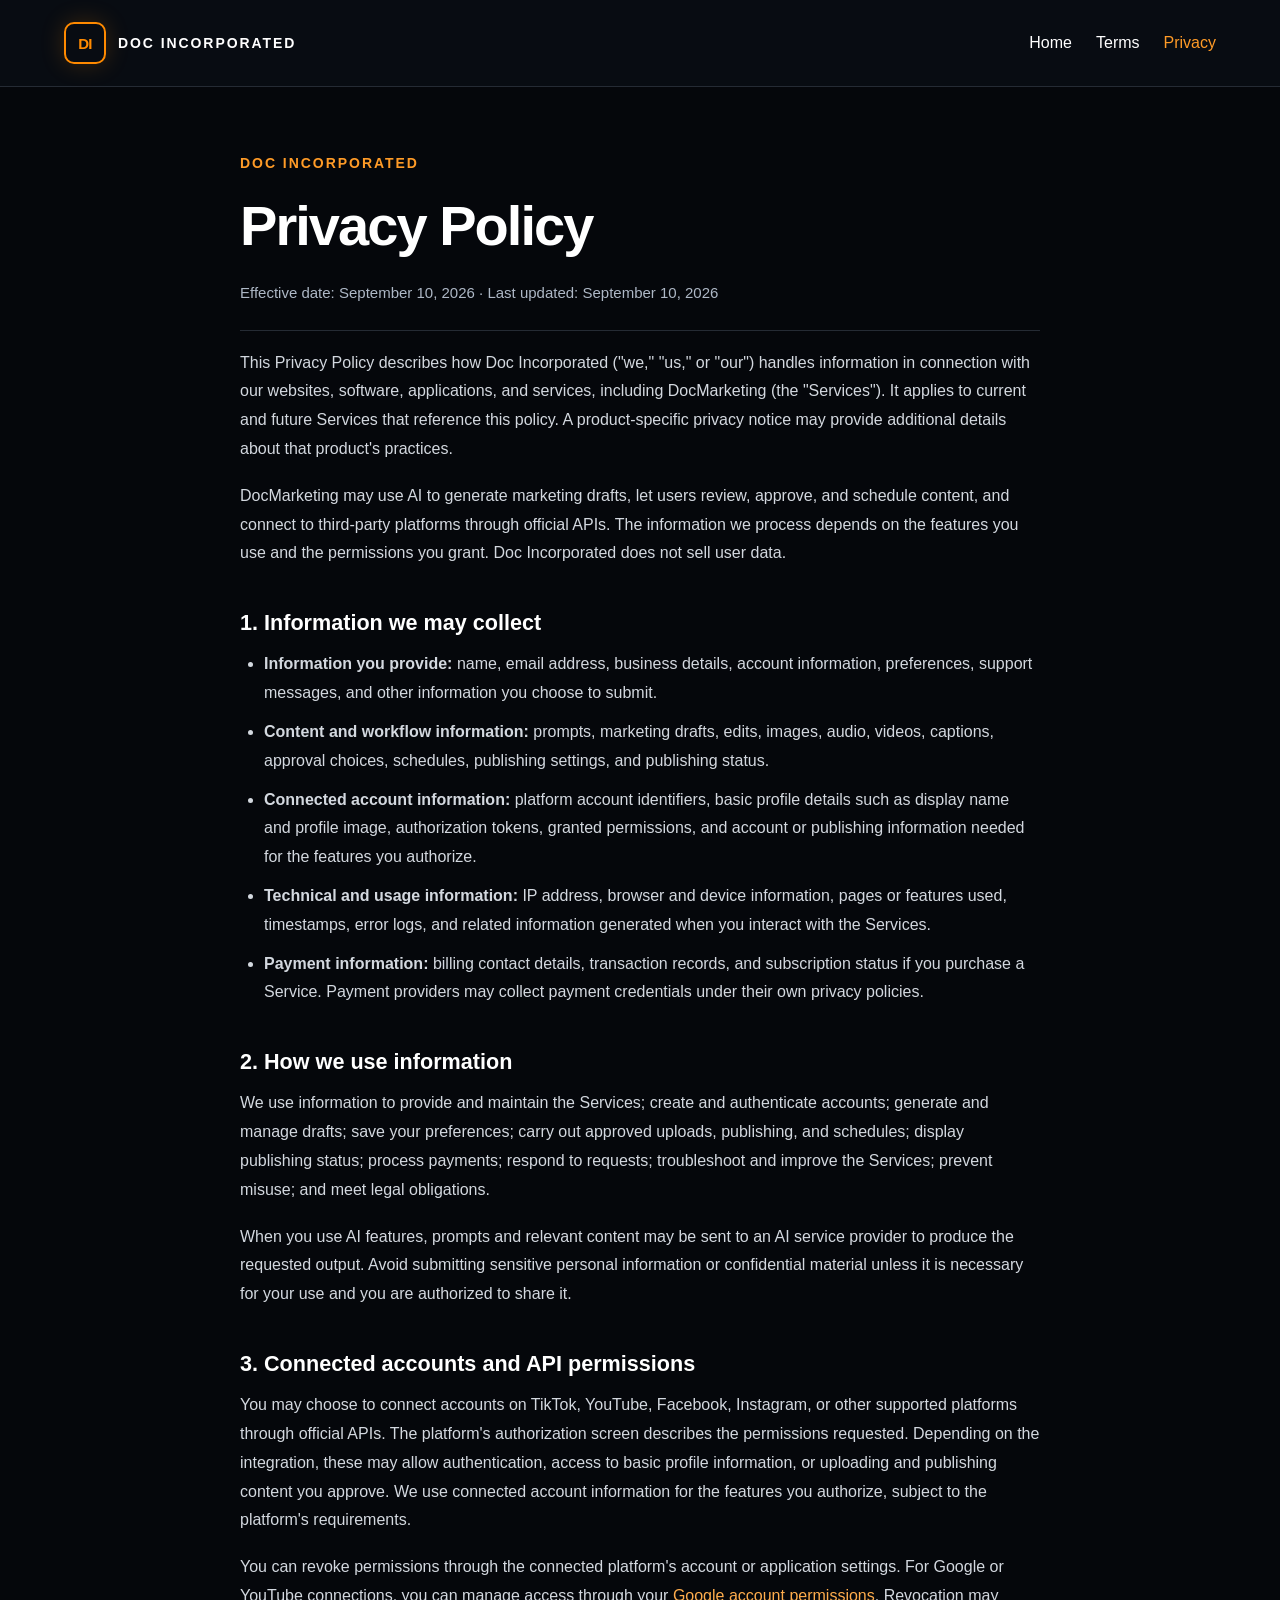
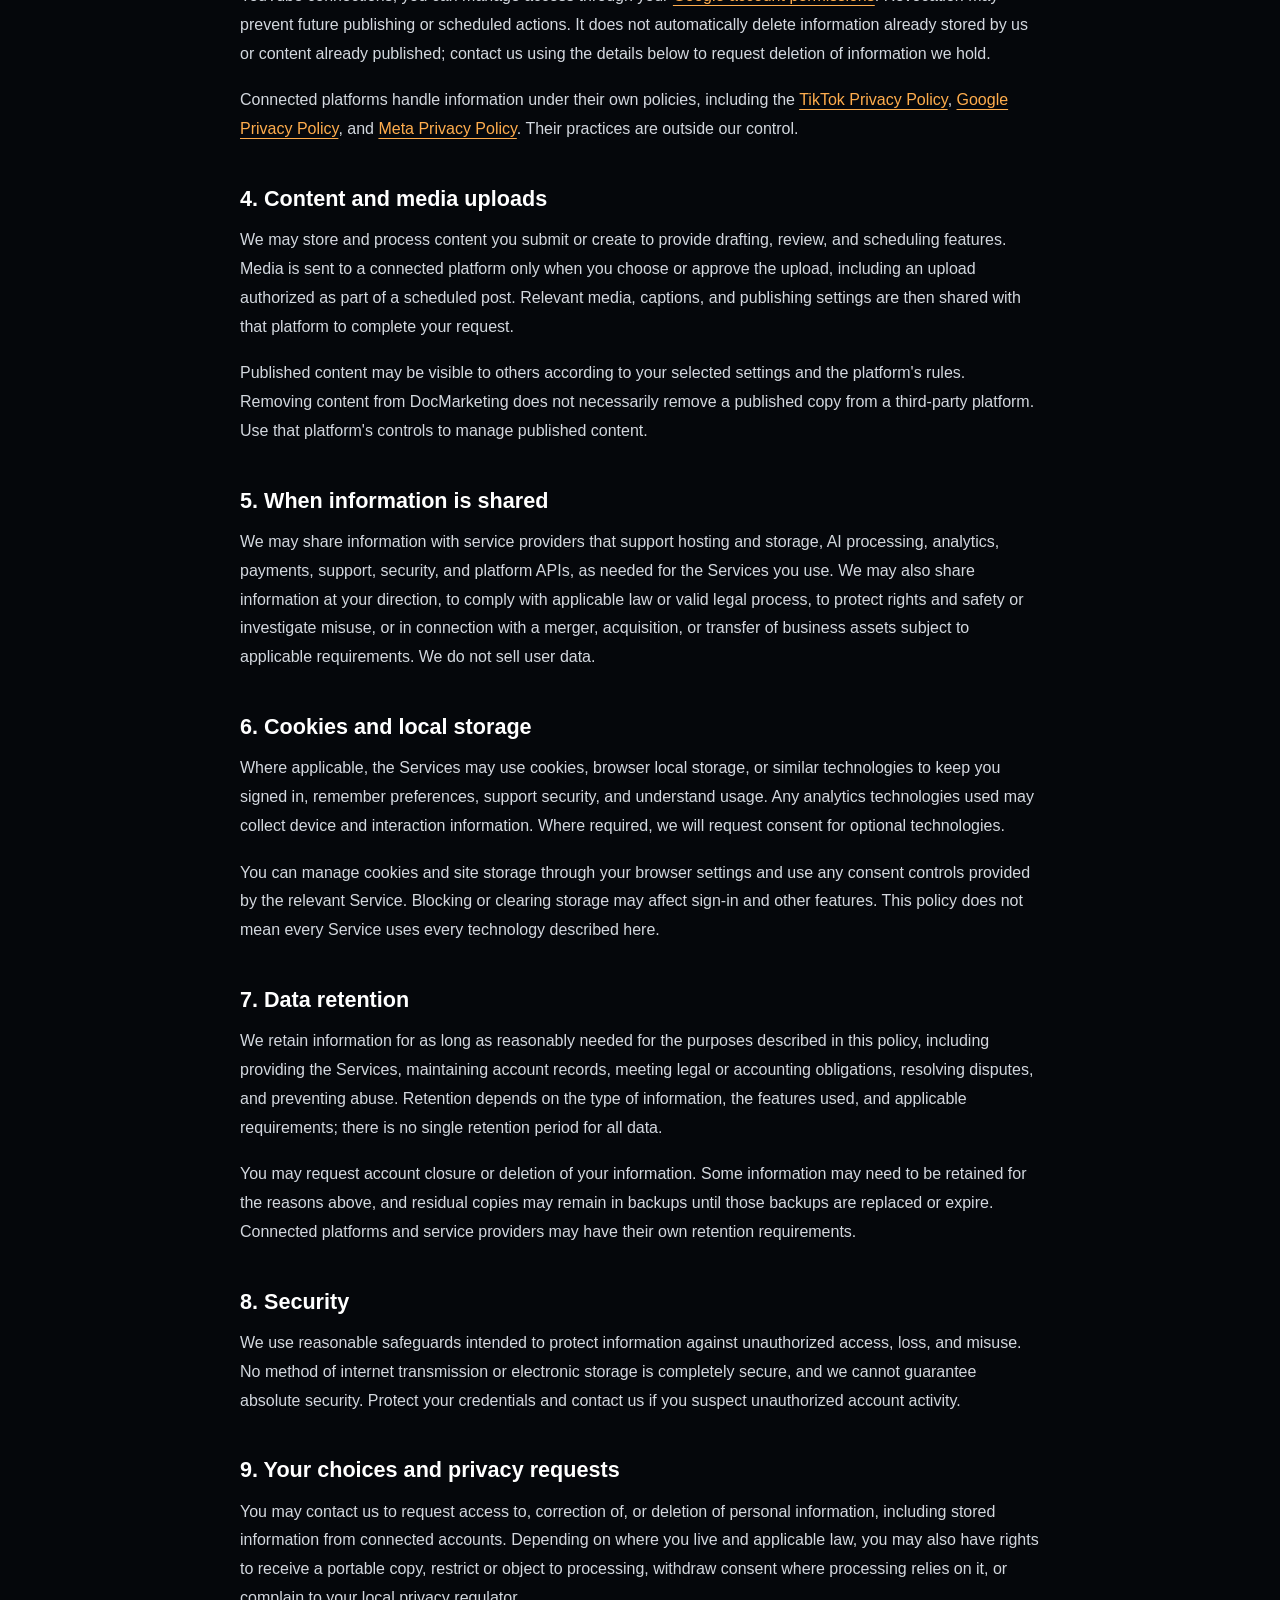
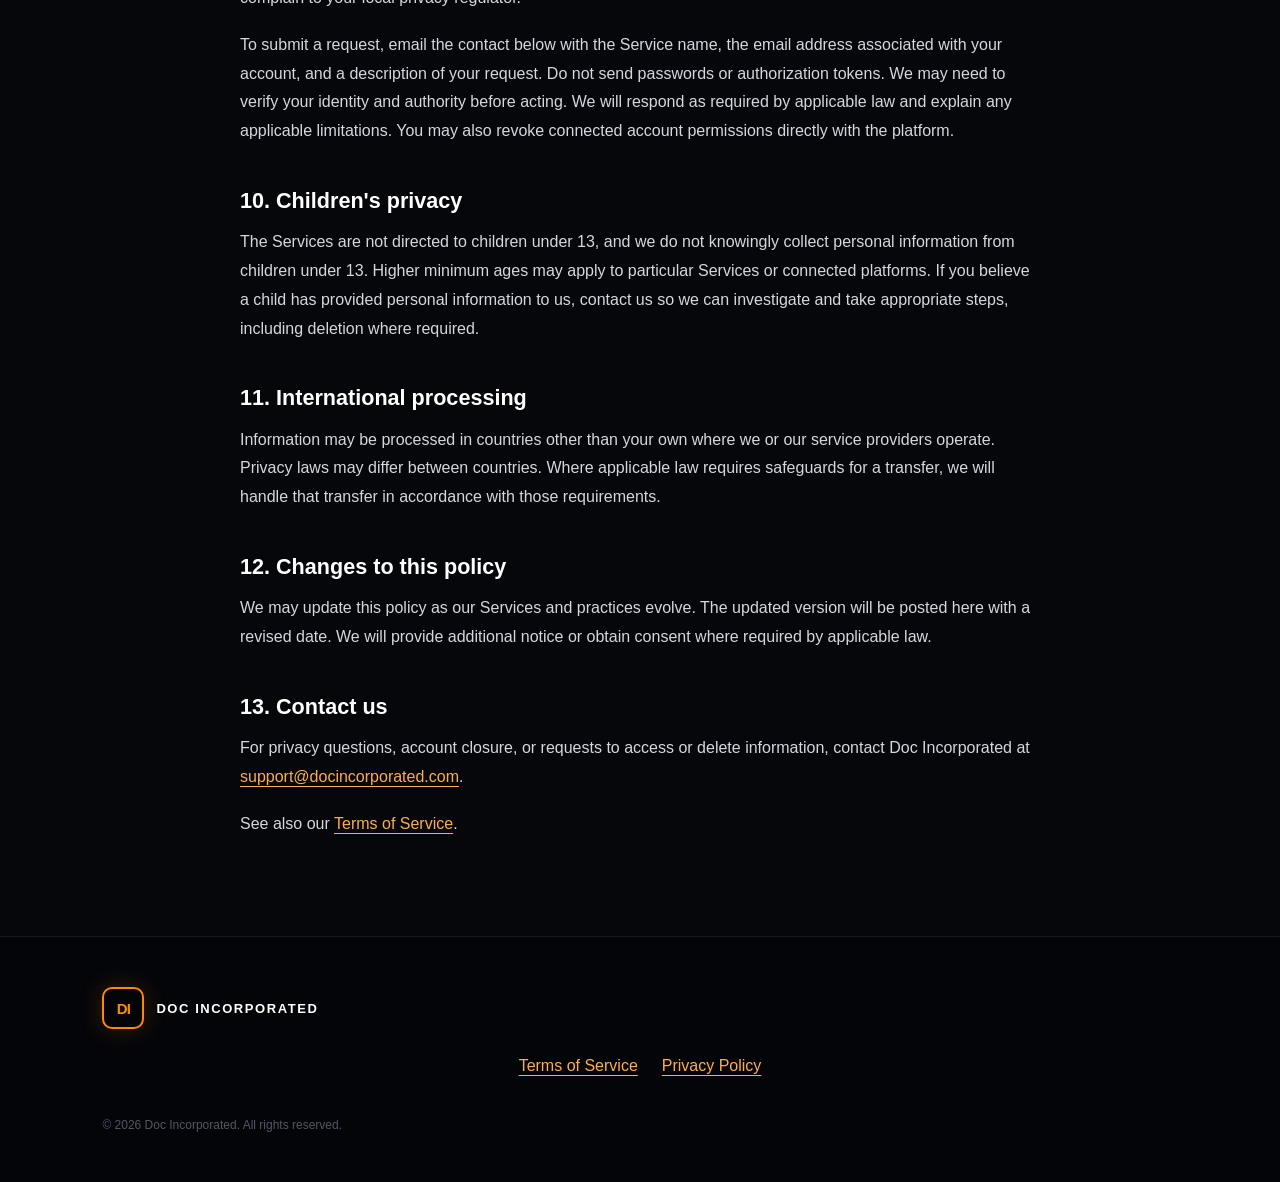
==== privacy/index.html @ 6ea28a68 "Add Terms and Privacy pages covering DocMarketing" ====
<!DOCTYPE html>
<html lang="en">
<head>
    <meta charset="UTF-8">
    <meta name="viewport" content="width=device-width, initial-scale=1.0">
    <title>Privacy Policy | Doc Incorporated</title>
    <meta name="description" content="How Doc Incorporated handles information across its websites, software, and services, including DocMarketing, connected accounts, and approved media uploads.">
    <link rel="icon" type="image/png" href="/doc-favicon.png?v=2">
    <link rel="stylesheet" href="/styles.css">
    <link rel="stylesheet" href="/legal.css">
</head>
<body class="legal-page">
<a class="skip-link" href="#main">Skip to content</a>
<header class="site-header">
    <a href="/" class="logo"><span class="logo-mark">DI</span><span class="logo-text">DOC INCORPORATED</span></a>
    <nav class="legal-nav" aria-label="Main navigation"><a href="/">Home</a><a href="/terms/">Terms</a><a href="/privacy/" aria-current="page">Privacy</a></nav>
</header>
<main id="main" class="legal-content">
    <p class="eyebrow">DOC INCORPORATED</p>
    <h1>Privacy Policy</h1>
    <p class="legal-date">Effective date: September 10, 2026 · Last updated: September 10, 2026</p>
    <p>This Privacy Policy describes how Doc Incorporated ("we," "us," or "our") handles information in connection with our websites, software, applications, and services, including DocMarketing (the "Services"). It applies to current and future Services that reference this policy. A product-specific privacy notice may provide additional details about that product's practices.</p>
    <p>DocMarketing may use AI to generate marketing drafts, let users review, approve, and schedule content, and connect to third-party platforms through official APIs. The information we process depends on the features you use and the permissions you grant. Doc Incorporated does not sell user data.</p>
    <h2>1. Information we may collect</h2>
    <ul>
        <li><strong>Information you provide:</strong> name, email address, business details, account information, preferences, support messages, and other information you choose to submit.</li>
        <li><strong>Content and workflow information:</strong> prompts, marketing drafts, edits, images, audio, videos, captions, approval choices, schedules, publishing settings, and publishing status.</li>
        <li><strong>Connected account information:</strong> platform account identifiers, basic profile details such as display name and profile image, authorization tokens, granted permissions, and account or publishing information needed for the features you authorize.</li>
        <li><strong>Technical and usage information:</strong> IP address, browser and device information, pages or features used, timestamps, error logs, and related information generated when you interact with the Services.</li>
        <li><strong>Payment information:</strong> billing contact details, transaction records, and subscription status if you purchase a Service. Payment providers may collect payment credentials under their own privacy policies.</li>
    </ul>
    <h2>2. How we use information</h2>
    <p>We use information to provide and maintain the Services; create and authenticate accounts; generate and manage drafts; save your preferences; carry out approved uploads, publishing, and schedules; display publishing status; process payments; respond to requests; troubleshoot and improve the Services; prevent misuse; and meet legal obligations.</p>
    <p>When you use AI features, prompts and relevant content may be sent to an AI service provider to produce the requested output. Avoid submitting sensitive personal information or confidential material unless it is necessary for your use and you are authorized to share it.</p>
    <h2>3. Connected accounts and API permissions</h2>
    <p>You may choose to connect accounts on TikTok, YouTube, Facebook, Instagram, or other supported platforms through official APIs. The platform's authorization screen describes the permissions requested. Depending on the integration, these may allow authentication, access to basic profile information, or uploading and publishing content you approve. We use connected account information for the features you authorize, subject to the platform's requirements.</p>
    <p>You can revoke permissions through the connected platform's account or application settings. For Google or YouTube connections, you can manage access through your <a href="https://myaccount.google.com/permissions">Google account permissions</a>. Revocation may prevent future publishing or scheduled actions. It does not automatically delete information already stored by us or content already published; contact us using the details below to request deletion of information we hold.</p>
    <p>Connected platforms handle information under their own policies, including the <a href="https://www.tiktok.com/legal/page/us/privacy-policy/en">TikTok Privacy Policy</a>, <a href="https://policies.google.com/privacy">Google Privacy Policy</a>, and <a href="https://www.facebook.com/privacy/policy/">Meta Privacy Policy</a>. Their practices are outside our control.</p>
    <h2>4. Content and media uploads</h2>
    <p>We may store and process content you submit or create to provide drafting, review, and scheduling features. Media is sent to a connected platform only when you choose or approve the upload, including an upload authorized as part of a scheduled post. Relevant media, captions, and publishing settings are then shared with that platform to complete your request.</p>
    <p>Published content may be visible to others according to your selected settings and the platform's rules. Removing content from DocMarketing does not necessarily remove a published copy from a third-party platform. Use that platform's controls to manage published content.</p>
    <h2>5. When information is shared</h2>
    <p>We may share information with service providers that support hosting and storage, AI processing, analytics, payments, support, security, and platform APIs, as needed for the Services you use. We may also share information at your direction, to comply with applicable law or valid legal process, to protect rights and safety or investigate misuse, or in connection with a merger, acquisition, or transfer of business assets subject to applicable requirements. We do not sell user data.</p>
    <h2>6. Cookies and local storage</h2>
    <p>Where applicable, the Services may use cookies, browser local storage, or similar technologies to keep you signed in, remember preferences, support security, and understand usage. Any analytics technologies used may collect device and interaction information. Where required, we will request consent for optional technologies.</p>
    <p>You can manage cookies and site storage through your browser settings and use any consent controls provided by the relevant Service. Blocking or clearing storage may affect sign-in and other features. This policy does not mean every Service uses every technology described here.</p>
    <h2>7. Data retention</h2>
    <p>We retain information for as long as reasonably needed for the purposes described in this policy, including providing the Services, maintaining account records, meeting legal or accounting obligations, resolving disputes, and preventing abuse. Retention depends on the type of information, the features used, and applicable requirements; there is no single retention period for all data.</p>
    <p>You may request account closure or deletion of your information. Some information may need to be retained for the reasons above, and residual copies may remain in backups until those backups are replaced or expire. Connected platforms and service providers may have their own retention requirements.</p>
    <h2>8. Security</h2>
    <p>We use reasonable safeguards intended to protect information against unauthorized access, loss, and misuse. No method of internet transmission or electronic storage is completely secure, and we cannot guarantee absolute security. Protect your credentials and contact us if you suspect unauthorized account activity.</p>
    <h2>9. Your choices and privacy requests</h2>
    <p>You may contact us to request access to, correction of, or deletion of personal information, including stored information from connected accounts. Depending on where you live and applicable law, you may also have rights to receive a portable copy, restrict or object to processing, withdraw consent where processing relies on it, or complain to your local privacy regulator.</p>
    <p>To submit a request, email the contact below with the Service name, the email address associated with your account, and a description of your request. Do not send passwords or authorization tokens. We may need to verify your identity and authority before acting. We will respond as required by applicable law and explain any applicable limitations. You may also revoke connected account permissions directly with the platform.</p>
    <h2>10. Children's privacy</h2>
    <p>The Services are not directed to children under 13, and we do not knowingly collect personal information from children under 13. Higher minimum ages may apply to particular Services or connected platforms. If you believe a child has provided personal information to us, contact us so we can investigate and take appropriate steps, including deletion where required.</p>
    <h2>11. International processing</h2>
    <p>Information may be processed in countries other than your own where we or our service providers operate. Privacy laws may differ between countries. Where applicable law requires safeguards for a transfer, we will handle that transfer in accordance with those requirements.</p>
    <h2>12. Changes to this policy</h2>
    <p>We may update this policy as our Services and practices evolve. The updated version will be posted here with a revised date. We will provide additional notice or obtain consent where required by applicable law.</p>
    <h2>13. Contact us</h2>
    <p>For privacy questions, account closure, or requests to access or delete information, contact Doc Incorporated at <a href="mailto:support@docincorporated.com">support@docincorporated.com</a>.</p>
    <p>See also our <a href="/terms/">Terms of Service</a>.</p>
</main>
<footer class="site-footer">
    <div class="footer-brand"><span class="logo-mark">DI</span><strong>DOC INCORPORATED</strong></div>
    <nav class="legal-links" aria-label="Legal"><a href="/terms/">Terms of Service</a><a href="/privacy/" aria-current="page">Privacy Policy</a></nav>
    <p class="copyright">© 2026 Doc Incorporated. All rights reserved.</p>
</footer>
</body>
</html>
---- styles.css ----
* {
    box-sizing: border-box;
}

html {
    scroll-behavior: smooth;
}

body {
    margin: 0;
    font-family: Arial, Helvetica, sans-serif;
    background: #05070b;
    color: #ffffff;
    overflow-x: hidden;
}

a {
    color: inherit;
    text-decoration: none;
}

main {
    min-height: 100vh;
}

/* =========================
   HEADER
========================= */

.site-header {
    position: fixed;
    top: 0;
    left: 0;
    right: 0;
    z-index: 100;
    display: flex;
    align-items: center;
    justify-content: space-between;
    padding: 22px 5vw;
    background: linear-gradient(
        to bottom,
        rgba(3, 5, 9, 0.9),
        rgba(3, 5, 9, 0)
    );
}

.logo {
    display: flex;
    align-items: center;
    gap: 12px;
    font-weight: 900;
    letter-spacing: 0.12em;
}

.logo-mark {
    display: grid;
    place-items: center;
    width: 42px;
    height: 42px;
    border: 2px solid #ff8a00;
    border-radius: 10px;
    color: #ff8a00;
    font-size: 15px;
    font-weight: 900;
    letter-spacing: -0.05em;
    box-shadow: 0 0 25px rgba(255, 138, 0, 0.2);
}

.logo-text {
    font-size: 14px;
}

.navigation {
    display: flex;
    gap: 28px;
    color: rgba(255, 255, 255, 0.72);
    font-size: 13px;
    font-weight: 700;
}

.navigation a {
    transition: color 0.25s ease;
}

.navigation a:hover {
    color: #ff8a00;
}

/* =========================
   HERO
========================= */

.hero {
    position: relative;
    min-height: 100vh;
    display: flex;
    align-items: center;
    padding: 140px 8vw 100px;
    overflow: hidden;

    background: url("hero.png") center center / cover no-repeat;
        
}

.hero::before {
    content: "";
    position: absolute;
    inset: 0;
    background:
        linear-gradient(
            90deg,
            rgba(2, 5, 9, 0.78) 0%,
            rgba(2, 5, 9, 0.48) 32%,
            rgba(2, 5, 9, 0.08) 68%,
            rgba(2, 5, 9, 0.18) 100%
        );
    pointer-events: none;
}

.hero::after {
    content: "DI";
    position: absolute;
    right: 4vw;
    bottom: -10vw;
    font-size: min(42vw, 650px);
    line-height: 1;
    font-weight: 900;
    letter-spacing: -0.12em;
    color: rgba(255, 255, 255, 0.025);
    pointer-events: none;
}

.hero-content {
    position: relative;
    z-index: 3;
    max-width: 850px;
}

.eyebrow {
    margin: 0 0 22px;
    color: #ff8a00;
    font-size: 12px;
    font-weight: 900;
    letter-spacing: 0.28em;
}

.hero h1 {
    margin: 0;
    max-width: 900px;
    font-size: clamp(54px, 8vw, 112px);
    line-height: 0.92;
    letter-spacing: -0.065em;
}

.hero-intro {
    max-width: 620px;
    margin: 32px 0 0;
    color: rgba(255, 255, 255, 0.68);
    font-size: clamp(18px, 2vw, 22px);
    line-height: 1.6;
}

.hero-buttons {
    display: flex;
    flex-wrap: wrap;
    gap: 14px;
    margin-top: 38px;
}

.button {
    display: inline-flex;
    align-items: center;
    justify-content: center;
    min-height: 52px;
    padding: 0 25px;
    border-radius: 999px;
    font-size: 13px;
    font-weight: 900;
    letter-spacing: 0.04em;
    transition: transform 0.25s ease, box-shadow 0.25s ease;
}

.button:hover {
    transform: translateY(-2px);
}

.button-primary {
    background: #ff8a00;
    color: #090a0e;
    box-shadow: 0 10px 35px rgba(255, 138, 0, 0.2);
}

.button-secondary {
    border: 1px solid rgba(255, 255, 255, 0.2);
    background: rgba(255, 255, 255, 0.04);
    backdrop-filter: blur(10px);
}

.hero-glow {
    position: absolute;
    width: 600px;
    height: 600px;
    right: -100px;
    top: 50%;
    transform: translateY(-50%);
    border-radius: 50%;
    background: rgba(41, 125, 190, 0.14);
    filter: blur(90px);
}

/* =========================
   GENERAL SECTIONS
========================= */

.statement,
.family,
.values,
.real-world,
.future {
    padding: 130px 8vw;
}

.statement {
    max-width: 1200px;
    margin: auto;
}

.statement h2,
.section-heading h2,
.real-world h2,
.future h2,
.closing h2 {
    margin: 0;
    font-size: clamp(44px, 6vw, 82px);
    line-height: 0.98;
    letter-spacing: -0.055em;
}

.statement h2 span,
.section-heading h2 span,
.real-world h2 span,
.future h2 span,
.closing h2 span {
    color: #ff8a00;
}

.statement > p:last-child {
    max-width: 700px;
    margin-top: 32px;
    color: #9da5b2;
    font-size: 19px;
    line-height: 1.7;
}

/* =========================
   DOC FAMILY
========================= */

.family {
    background:
        linear-gradient(
            180deg,
            #080b11 0%,
            #0c121a 100%
        );
}

.section-heading {
    max-width: 900px;
    margin-bottom: 55px;
}

.product-card {
    max-width: 1100px;
    margin: auto;
    padding: 48px;
    border: 1px solid rgba(255, 255, 255, 0.1);
    border-radius: 28px;
    background:
        linear-gradient(
            135deg,
            rgba(255, 255, 255, 0.08),
            rgba(255, 255, 255, 0.025)
        );
    box-shadow:
        0 30px 100px rgba(0, 0, 0, 0.35),
        inset 0 1px rgba(255, 255, 255, 0.08);
}

.product-status {
    margin: 0 0 15px;
    color: #ff8a00;
    font-size: 11px;
    font-weight: 900;
    letter-spacing: 0.2em;
}

.product-card h3 {
    margin: 0;
    font-size: clamp(38px, 5vw, 64px);
    letter-spacing: -0.05em;
}

.product-card p:not(.product-status) {
    max-width: 650px;
    margin: 22px 0 28px;
    color: #aab1bd;
    font-size: 18px;
    line-height: 1.7;
}

.text-link {
    color: #ff8a00;
    font-weight: 900;
}

.future-products {
    display: grid;
    grid-template-columns: repeat(2, 1fr);
    gap: 20px;
    max-width: 1100px;
    margin: 20px auto 0;
}

.future-card {
    min-height: 220px;
    padding: 35px;
    border: 1px solid rgba(255, 255, 255, 0.08);
    border-radius: 22px;
    background: rgba(255, 255, 255, 0.025);
}

.future-card span {
    color: #687384;
    font-size: 10px;
    font-weight: 900;
    letter-spacing: 0.2em;
}

.future-card h3 {
    margin: 22px 0 10px;
    font-size: 28px;
}

.future-card p {
    color: #8f98a6;
    line-height: 1.6;
}

/* =========================
   VALUES
========================= */

.values {
    position: relative;
    overflow: hidden;
    padding-top: 120px;
    padding-bottom: 120px;
    background:
        radial-gradient(
            circle at 20% 50%,
            rgba(25, 105, 165, 0.12),
            transparent 32%
        ),
        #05070b;
}

.values::after {
    content: "DOC";
    position: absolute;
    right: -80px;
    bottom: -130px;
    font-size: min(30vw, 500px);
    line-height: 0.8;
    font-weight: 900;
    letter-spacing: -0.1em;
    color: rgba(255, 255, 255, 0.018);
    pointer-events: none;
}

.value-grid {
    position: relative;
    z-index: 2;
    display: grid;
    grid-template-columns: repeat(4, 1fr);
    gap: 0;
    margin-top: 65px;
    border-top: 1px solid rgba(255, 255, 255, 0.12);
}

.value {
    position: relative;
    min-height: 260px;
    padding: 38px 32px;
    border-right: 1px solid rgba(255, 255, 255, 0.08);
    transition:
        background 0.3s ease,
        transform 0.3s ease;
}

.value:first-child {
    border-left: 1px solid rgba(255, 255, 255, 0.08);
}

.value::before {
    content: "";
    position: absolute;
    top: -1px;
    left: 0;
    width: 45px;
    height: 2px;
    background: #ff8a00;
    box-shadow: 0 0 18px rgba(255, 138, 0, 0.45);
}

.value:hover {
    background: rgba(255, 255, 255, 0.025);
    transform: translateY(-4px);
}

.value span {
    color: #ff8a00;
    font-size: 11px;
    font-weight: 900;
    letter-spacing: 0.15em;
}

.value h3 {
    margin: 55px 0 14px;
    font-size: clamp(28px, 3vw, 42px);
    letter-spacing: -0.04em;
}

.value p {
    max-width: 190px;
    margin: 0;
    color: #7f8998;
    font-size: 14px;
    line-height: 1.6;
}

@media (max-width: 800px) {

    .value-grid {
        grid-template-columns: 1fr 1fr;
    }

    .value {
        min-height: 220px;
    }

    .value:nth-child(2) {
        border-right: none;
    }

    .value:nth-child(3),
    .value:nth-child(4) {
        border-top: 1px solid rgba(255, 255, 255, 0.08);
    }
}

@media (max-width: 520px) {

    .value-grid {
        grid-template-columns: 1fr;
    }

    .value {
        border-left: 1px solid rgba(255, 255, 255, 0.08);
        border-right: 1px solid rgba(255, 255, 255, 0.08);
        border-top: 1px solid rgba(255, 255, 255, 0.08);
    }

    .value:first-child {
        border-top: none;
    }
}

/* =========================
   REAL WORLD
========================= */

.real-world {
    position: relative;
    min-height: 650px;
    display: flex;
    align-items: center;
    overflow: hidden;

    background:
        linear-gradient(
            90deg,
            #080b10 0%,
            rgba(8, 11, 16, 0.82) 42%,
            rgba(8, 11, 16, 0.25) 100%
        ),
        radial-gradient(
            circle at 75% 50%,
            rgba(255, 138, 0, 0.12),
            transparent 30%
        );
}

.real-world-content {
    position: relative;
    z-index: 2;
    max-width: 720px;
}

.real-world-content > p:last-child {
    max-width: 620px;
    margin-top: 30px;
    color: #9ca5b2;
    font-size: 19px;
    line-height: 1.7;
}

/* =========================
   FUTURE
========================= */

.future {
    position: relative;
    min-height: 700px;
    overflow: hidden;
    background:
        radial-gradient(
            circle at 50% 35%,
            rgba(48, 114, 170, 0.2),
            transparent 30%
        ),
        #06090e;
}

.future > p:not(.eyebrow) {
    max-width: 620px;
    margin-top: 30px;
    color: #939cab;
    font-size: 19px;
    line-height: 1.7;
}

.future-mark {
    position: absolute;
    right: 4vw;
    bottom: -70px;
    font-size: min(40vw, 560px);
    line-height: 0.8;
    font-weight: 900;
    letter-spacing: -0.15em;
    color: rgba(255, 255, 255, 0.035);
}

/* =========================
   CLOSING
========================= */




.closing h2 {
    max-width: 900px;
    margin: auto;
}

.closing > p:last-child {
    margin-top: 30px;
    color: #8e97a5;
    font-size: 18px;
}

/* =========================
   FOOTER
========================= */

.site-footer {
    padding: 50px 8vw;
    border-top: 1px solid rgba(255, 255, 255, 0.08);
    background: #040509;
    color: #7d8795;
}

.footer-brand {
    display: flex;
    align-items: center;
    gap: 12px;
    color: #ffffff;
}

.footer-brand strong {
    font-size: 13px;
    letter-spacing: 0.12em;
}

.site-footer > p {
    margin: 20px 0 0;
}

.site-footer .copyright {
    margin-top: 35px;
    font-size: 12px;
    color: #4f5865;
}

/* =========================
   MOBILE
========================= */

@media (max-width: 800px) {

    .site-header {
        padding: 16px 20px;
    }

    .logo-text {
        display: none;
    }

    .navigation {
        gap: 14px;
        font-size: 11px;
    }

    .navigation a:nth-child(3),
    .navigation a:nth-child(4) {
        display: none;
    }

    .hero {
        min-height: 90vh;
        padding: 130px 24px 80px;
    }

    .hero h1 {
        font-size: clamp(48px, 14vw, 72px);
    }

    .hero-intro {
        font-size: 17px;
    }

    .hero-buttons {
        flex-direction: column;
        align-items: stretch;
    }

    .statement,
    .family,
    .values,
    .real-world,
    .future,
    .closing {
        padding: 90px 24px;
    }

    .statement h2,
    .section-heading h2,
    .real-world h2,
    .future h2,
    .closing h2 {
        font-size: clamp(42px, 12vw, 64px);
    }

    .product-card {
        padding: 30px;
    }

    .future-products {
        grid-template-columns: 1fr;
    }

    .value-grid {
        grid-template-columns: 1fr 1fr;
    }

    .real-world {
        min-height: 520px;
    }
}

@media (max-width: 520px) {

    .navigation {
        display: flex;
    }

    .navigation a {
        display: none;
    }

    .navigation a:last-child {
        display: inline-flex;
        align-items: center;
        min-height: 42px;
        padding: 0 16px;
        border: 1px solid #ff8a00;
        border-radius: 10px;
        color: #ff8a00;
    }

    .value-grid {
        grid-template-columns: 1fr;
    }

    .button {
        width: 100%;
    }
}
/* =========================
   DOC FAMILY SHOWCASE
========================= */

.section-intro {
    max-width: 650px;
    margin: 28px 0 0;
    color: #8f99a8;
    font-size: 18px;
    line-height: 1.7;
}

.product-showcase {
    position: relative;
    display: grid;
    grid-template-columns: 1fr 0.9fr;
    max-width: 1200px;
    min-height: 500px;
    margin: 70px auto 24px;
    overflow: hidden;
    border: 1px solid rgba(255, 255, 255, 0.1);
    border-radius: 30px;
    background:
        radial-gradient(
            circle at 75% 45%,
            rgba(20, 105, 170, 0.18),
            transparent 38%
        ),
        linear-gradient(
            135deg,
            rgba(255, 255, 255, 0.07),
            rgba(255, 255, 255, 0.015)
        );
    box-shadow:
        0 40px 100px rgba(0, 0, 0, 0.35),
        inset 0 1px rgba(255, 255, 255, 0.08);
}

.product-info {
    position: relative;
    z-index: 2;
    display: flex;
    flex-direction: column;
    justify-content: center;
    padding: 65px;
}

.product-status {
    display: flex;
    align-items: center;
    gap: 9px;
    margin-bottom: 25px;
    color: #ff8a00;
    font-size: 11px;
    font-weight: 900;
    letter-spacing: 0.2em;
}

.status-dot {
    width: 8px;
    height: 8px;
    border-radius: 50%;
    background: #ff8a00;
    box-shadow: 0 0 14px rgba(255, 138, 0, 0.8);
}

.product-kicker {
    margin: 0 0 14px;
    color: #707b8b;
    font-size: 10px;
    font-weight: 900;
    letter-spacing: 0.18em;
}

.product-info h3 {
    margin: 0;
    font-size: clamp(52px, 6vw, 82px);
    line-height: 0.9;
    letter-spacing: -0.065em;
}

.product-description {
    max-width: 580px;
    margin: 28px 0;
    color: #aab3c0;
    font-size: 18px;
    line-height: 1.7;
}

.product-button {
    display: inline-flex;
    align-items: center;
    width: fit-content;
    min-height: 50px;
    padding: 0 24px;
    border-radius: 999px;
    background: #ff8a00;
    color: #090a0e;
    font-size: 12px;
    font-weight: 900;
    transition:
        transform 0.25s ease,
        box-shadow 0.25s ease;
}

.product-button:hover {
    transform: translateY(-2px);
    box-shadow: 0 12px 35px rgba(255, 138, 0, 0.25);
}

.product-visual {
    position: relative;
    display: flex;
    align-items: center;
    justify-content: center;
    min-height: 450px;
    overflow: hidden;
    background:
        radial-gradient(
            circle at center,
            rgba(255, 138, 0, 0.18),
            transparent 34%
        ),
        radial-gradient(
            circle at 50% 55%,
            rgba(35, 120, 185, 0.2),
            transparent 55%
        );
}

.di-glow {
    position: absolute;
    width: 280px;
    height: 280px;
    border-radius: 50%;
    background: rgba(255, 138, 0, 0.13);
    filter: blur(65px);
}

.di-symbol {
    position: relative;
    z-index: 2;
    font-size: clamp(130px, 18vw, 250px);
    line-height: 0.8;
    font-weight: 900;
    letter-spacing: -0.16em;
    color: transparent;
    background:
        linear-gradient(
            135deg,
            #ffffff 5%,
            #8d9299 38%,
            #f7f7f7 58%,
            #70757c 85%
        );
    -webkit-background-clip: text;
    background-clip: text;
    filter:
        drop-shadow(0 25px 35px rgba(0, 0, 0, 0.55))
        drop-shadow(0 0 35px rgba(255, 138, 0, 0.12));
}

.visual-label {
    position: absolute;
    right: 35px;
    bottom: 30px;
    color: rgba(255, 255, 255, 0.45);
    font-size: 12px;
    font-weight: 900;
    letter-spacing: 0.3em;
    text-align: right;
}

.visual-label span {
    color: #ff8a00;
}

.future-products {
    position: relative;
    z-index: 2;
}

/* tighter family section */

.family {
    padding-top: 110px;
    padding-bottom: 110px;
}

/* mobile */

@media (max-width: 800px) {

    .product-showcase {
        grid-template-columns: 1fr;
        min-height: auto;
    }

    .product-info {
        padding: 40px 30px;
    }

    .product-visual {
        min-height: 320px;
    }

    .di-symbol {
        font-size: 170px;
    }

    .section-intro {
        font-size: 16px;
    }
}
.closing {
    position: relative;
    min-height: 700px;
    display: flex;
    flex-direction: column;
    justify-content: center;
    align-items: flex-start;
    padding: 90px 8vw;
    box-sizing: border-box;
    overflow: hidden;

    background:
    linear-gradient(
        90deg,
        rgba(3, 6, 10, 0.55) 0%,
        rgba(3, 6, 10, 0.12) 55%,
        rgba(3, 6, 10, 0.05) 100%
    ),
    url("bottom-mountains.png") center center / cover no-repeat;
}

.closing::after {
    content: "";
    position: absolute;
    inset: 0;
    background:
        linear-gradient(
            90deg,
            rgba(3, 6, 10, 0.35),
            transparent 55%
        );
    pointer-events: none;
}

.closing > * {
    position: relative;
    z-index: 2;
}

.closing h2 {
    max-width: 700px;
    margin: 0;
    font-size: clamp(48px, 7vw, 100px);
    line-height: 0.95;
    letter-spacing: -0.055em;
}

.closing h2 span {
    color: #ff8a00;
}

.closing p:last-child {
    margin-top: 25px;
    color: #d5dbe3;
    font-size: 18px;
    letter-spacing: 0.08em;
}
.real-world {
    position: relative;
    display: grid;
    grid-template-columns: 0.85fr 1.65fr;
    min-height: 620px;
    padding: 0;
    overflow: hidden;
    background: #05070b;
}

.real-world-copy {
    position: relative;
    z-index: 5;
    display: flex;
    flex-direction: column;
    justify-content: center;
    padding: 140px 60px 90px 8vw;
    background:
        radial-gradient(
            circle at 80% 45%,
            rgba(20, 105, 165, 0.14),
            transparent 50%
        ),
        #05070b;
}

.real-world-copy h2 {
    margin: 0;
    font-size: clamp(46px, 5vw, 78px);
    line-height: 0.96;
    letter-spacing: -0.055em;
}

.real-world-copy h2 span {
    color: #ff8a00;
}

.real-world-copy > p:not(.eyebrow) {
    max-width: 500px;
    margin: 28px 0 0;
    color: #9aa5b4;
    font-size: 16px;
    line-height: 1.7;
}

.real-world-points {
    display: grid;
    grid-template-columns: 1fr 1fr;
    gap: 22px 30px;
    max-width: 520px;
    margin-top: 45px;
}

.real-world-points div {
    display: flex;
    gap: 12px;
    align-items: flex-start;
}

.real-world-points strong {
    color: #ff8a00;
    font-size: 11px;
    letter-spacing: 0.12em;
}

.real-world-points span {
    color: #c1c8d1;
    font-size: 12px;
    line-height: 1.5;
}

/* ONE continuous visual area */

.real-world-visual {
    position: relative;
    min-height: 620px;
    overflow: hidden;

    background:
        linear-gradient(
            90deg,
            rgba(5, 7, 11, 0.15),
            transparent 30%,
            rgba(5, 7, 11, 0.08)
        ),
        #10151c;
}

/* Each panel shares the same image position.
   No gaps between images. */

.worker-panel {
    position: absolute;
    inset: -2px;
    background-image: url("real-people.png");
    background-size: cover;
    background-position: center;
}

/* Diagonal cuts */

.panel-one {
    clip-path: polygon(0 0, 23% 0, 13% 100%, 0 100%);
}

.panel-two {
    clip-path: polygon(23% 0, 43% 0, 33% 100%, 13% 100%);
}

.panel-three {
    clip-path: polygon(43% 0, 63% 0, 53% 100%, 33% 100%);
}

.panel-four {
    clip-path: polygon(63% 0, 83% 0, 73% 100%, 53% 100%);
}

.panel-five {
    clip-path: polygon(83% 0, 100% 0, 100% 100%, 73% 100%);
}

/* Orange separators */

.real-world-visual::after {
    content: "";
    position: absolute;
    inset: 0;
    pointer-events: none;

    background:
        linear-gradient(
            110deg,
            transparent 22.7%,
            rgba(255, 138, 0, 0.8) 22.8%,
            transparent 23%
        ),
        linear-gradient(
            110deg,
            transparent 42.7%,
            rgba(255, 138, 0, 0.8) 42.8%,
            transparent 43%
        ),
        linear-gradient(
            110deg,
            transparent 62.7%,
            rgba(255, 138, 0, 0.8) 62.8%,
            transparent 63%
        ),
        linear-gradient(
            110deg,
            transparent 82.7%,
            rgba(255, 138, 0, 0.8) 82.8%,
            transparent 83%
        );
}

/* Mobile */

@media (max-width: 900px) {

    .real-world {
        grid-template-columns: 1fr;
    }

    .real-world-copy {
        padding: 80px 30px;
    }

    .real-world-visual {
        min-height: 450px;
    }
}

@media (max-width: 520px) {

    .real-world-points {
        grid-template-columns: 1fr;
    }

    .real-world-visual {
        min-height: 350px;
    }
}

/* =========================
   VOICE TO ACTION
========================= */

.future > *:not(.future-mark) {
    position: relative;
    z-index: 2;
}

.future-points {
    display: grid;
    grid-template-columns: repeat(3, minmax(0, 1fr));
    gap: 20px;
    max-width: 1200px;
    margin-top: 58px;
}

.future-point {
    position: relative;
    display: flex;
    flex-direction: column;
    min-height: 250px;
    padding: 34px;
    overflow: hidden;
    border: 1px solid rgba(255, 255, 255, 0.09);
    border-radius: 20px;
    background:
        linear-gradient(
            145deg,
            rgba(255, 138, 0, 0.045),
            rgba(255, 255, 255, 0.018) 42%,
            rgba(255, 255, 255, 0.01)
        );
    box-shadow:
        0 24px 70px rgba(0, 0, 0, 0.24),
        inset 0 1px rgba(255, 255, 255, 0.035);
}

.future-point::before {
    content: "";
    position: absolute;
    top: -1px;
    left: 34px;
    width: 52px;
    height: 2px;
    background: #ff8a00;
    box-shadow: 0 0 20px rgba(255, 138, 0, 0.48);
}

.future-point-icon {
    position: absolute;
    top: 28px;
    right: 28px;
    display: block;
    width: 84px;
    height: 84px;
    max-width: 84px;
    max-height: 84px;
    object-fit: contain;
    opacity: 0.92;
    filter:
        drop-shadow(0 12px 20px rgba(0, 0, 0, 0.42))
        drop-shadow(0 0 18px rgba(255, 138, 0, 0.2));
}

.future-point-number {
    color: #ff8a00;
    font-size: 11px;
    font-weight: 900;
    letter-spacing: 0.18em;
}

.future-point strong {
    margin-top: 62px;
    font-size: clamp(18px, 1.6vw, 23px);
    line-height: 1.15;
    letter-spacing: 0.08em;
}

.future-point-description {
    max-width: 300px;
    margin-top: 17px;
    color: #8f99a8;
    font-size: 15px;
    line-height: 1.65;
}

.future .future-tagline {
    max-width: none;
    margin-top: 44px;
    color: #d3d8df;
    font-size: 16px;
    font-weight: 700;
    letter-spacing: 0.04em;
}

@media (max-width: 800px) {

    .future-points {
        grid-template-columns: 1fr;
        gap: 16px;
        margin-top: 44px;
    }

    .future-point {
        min-height: 220px;
        padding: 30px;
    }

    .future-point::before {
        left: 30px;
    }

    .future-point strong {
        margin-top: 48px;
    }
}
---- legal.css ----
.legal-page .site-header { position: relative; flex-wrap: wrap; gap: 24px; background: #080c12; border-bottom: 1px solid #252b34; }
.legal-nav, .legal-links { display: flex; flex-wrap: wrap; gap: 12px 24px; font-size: 1rem; }
.legal-nav a, .legal-links a { padding: 8px 0; }
.legal-nav a[aria-current="page"] { color: #ff9b27; }
.legal-content { width: min(100% - 40px, 800px); margin: 0 auto; padding: 64px 0 80px; min-height: auto; color: #d3d8df; font-size: 1rem; line-height: 1.8; overflow-wrap: anywhere; }
.legal-content h1 { color: #fff; font-size: clamp(2.25rem, 7vw, 3.5rem); line-height: 1.15; letter-spacing: -0.035em; margin: 12px 0 20px; }
.legal-content h2 { color: #fff; font-size: 1.35rem; line-height: 1.4; margin: 40px 0 12px; }
.legal-content p, .legal-content ul { margin: 0 0 18px; }
.legal-content li { margin-bottom: 10px; }
.legal-content ul { padding-left: 24px; }
.legal-content .eyebrow { color: #ff9b27; font-size: .875rem; letter-spacing: .14em; }
.legal-content .legal-date { color: #aeb8c6; font-size: .9375rem; padding-bottom: 24px; border-bottom: 1px solid #252b34; }
.legal-content a, .legal-links a { color: #ffad4d; text-decoration: underline; text-underline-offset: 4px; }
.legal-links { justify-content: center; margin: 20px 0; }
.legal-page a:focus-visible, .legal-links a:focus-visible { outline: 2px solid #ffad4d; outline-offset: 5px; }
.skip-link { position: absolute; top: -100px; left: 20px; z-index: 200; background: #fff; color: #05070b; padding: 12px; }
.skip-link:focus { top: 12px; }
@media (max-width: 520px) {
    .legal-page .site-header { padding: 20px; }
    .legal-page .logo-text { font-size: .8125rem; letter-spacing: .08em; }
    .legal-content { padding-top: 40px; }
}
@media print {
    .legal-page { background: white; color: black; }
    .legal-page .site-header, .legal-page .site-footer, .skip-link { display: none; }
    .legal-content { width: 100%; padding: 0; color: black; }
    .legal-content h1, .legal-content h2, .legal-content a, .legal-content .legal-date, .legal-content .eyebrow { color: black; }
}
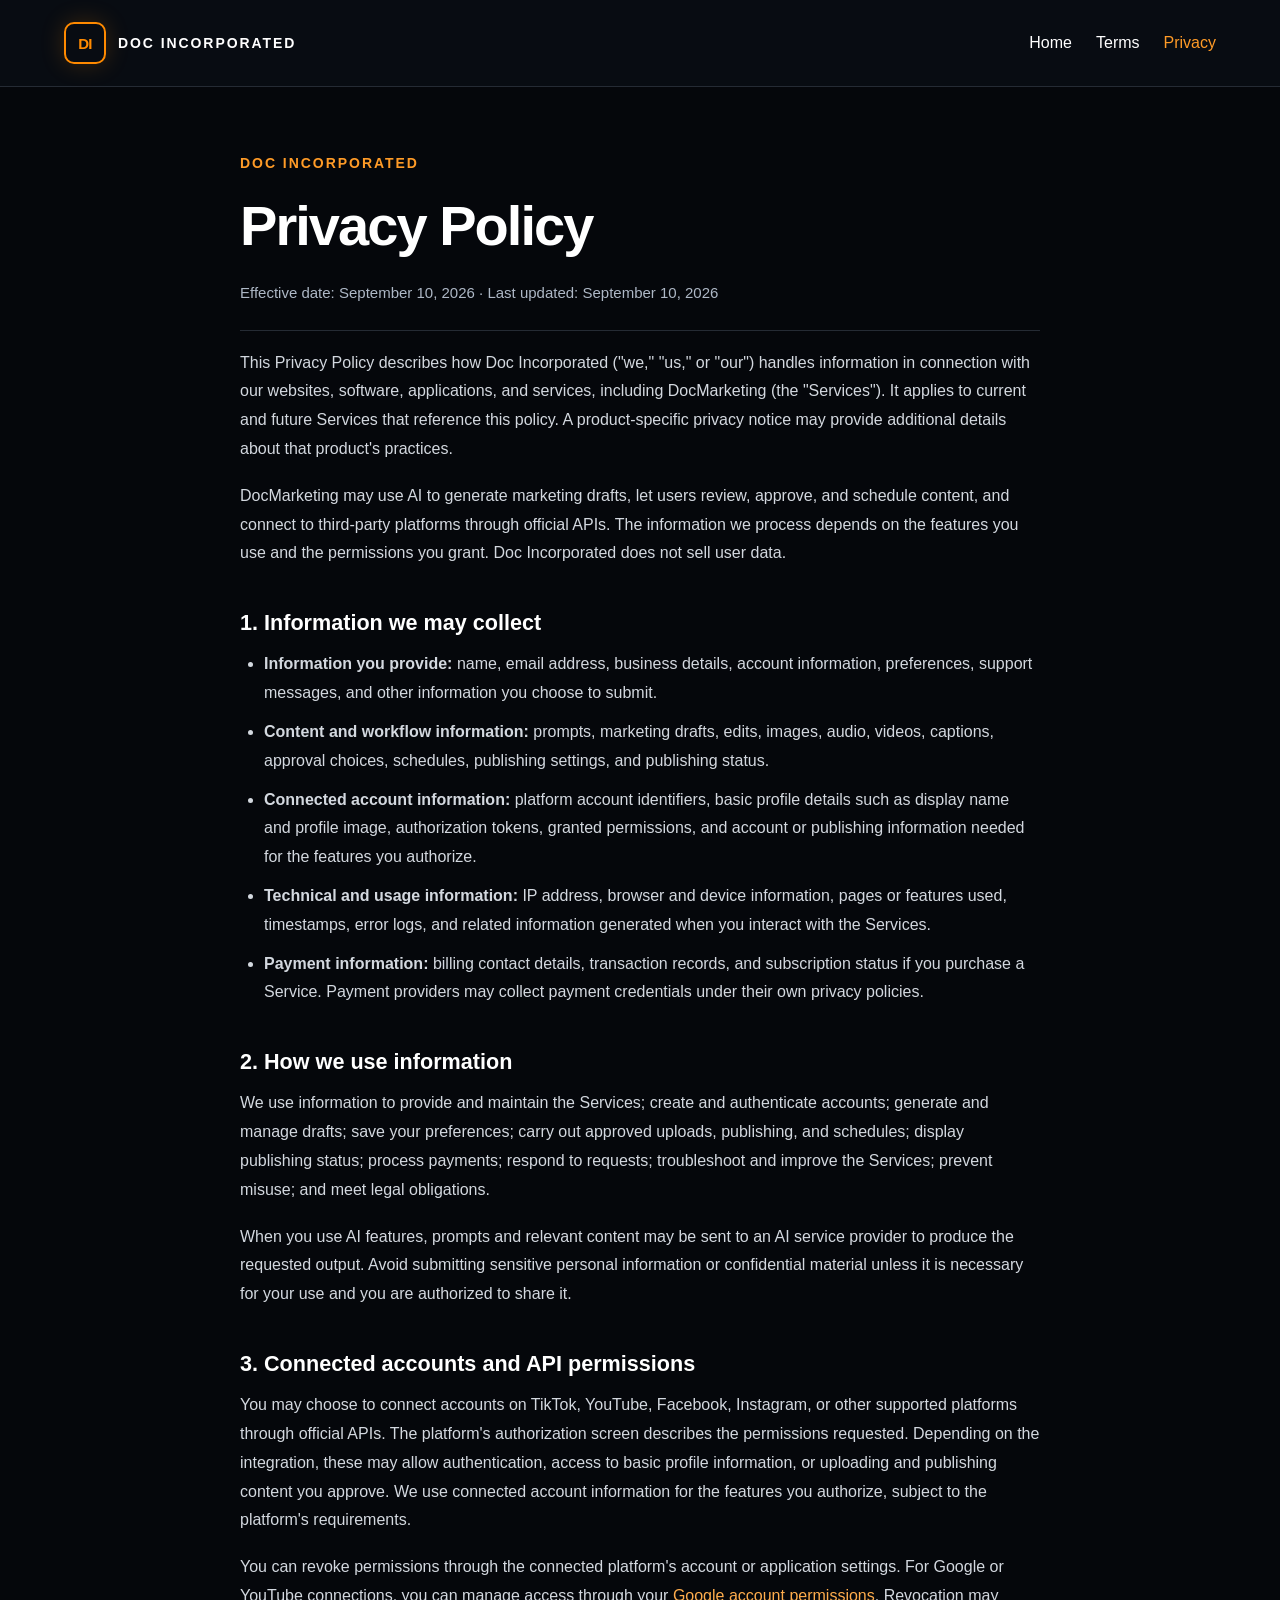
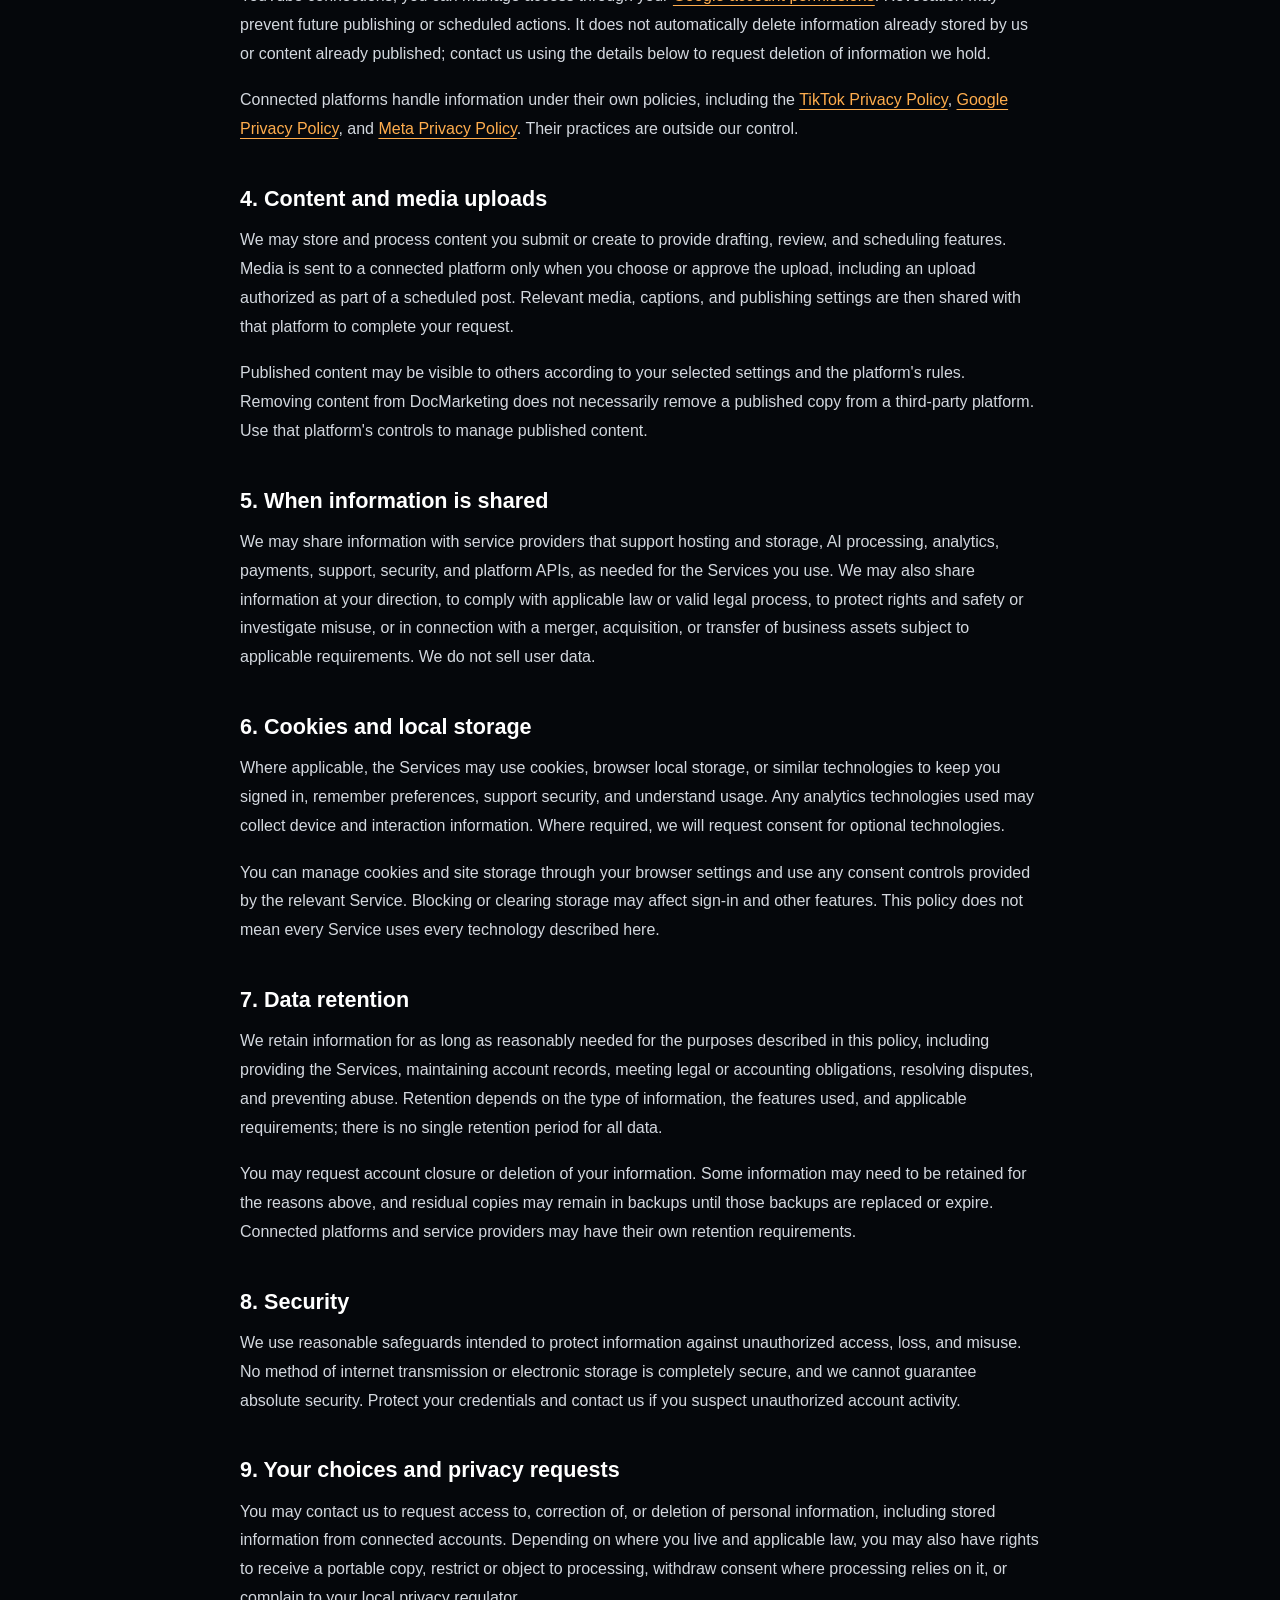
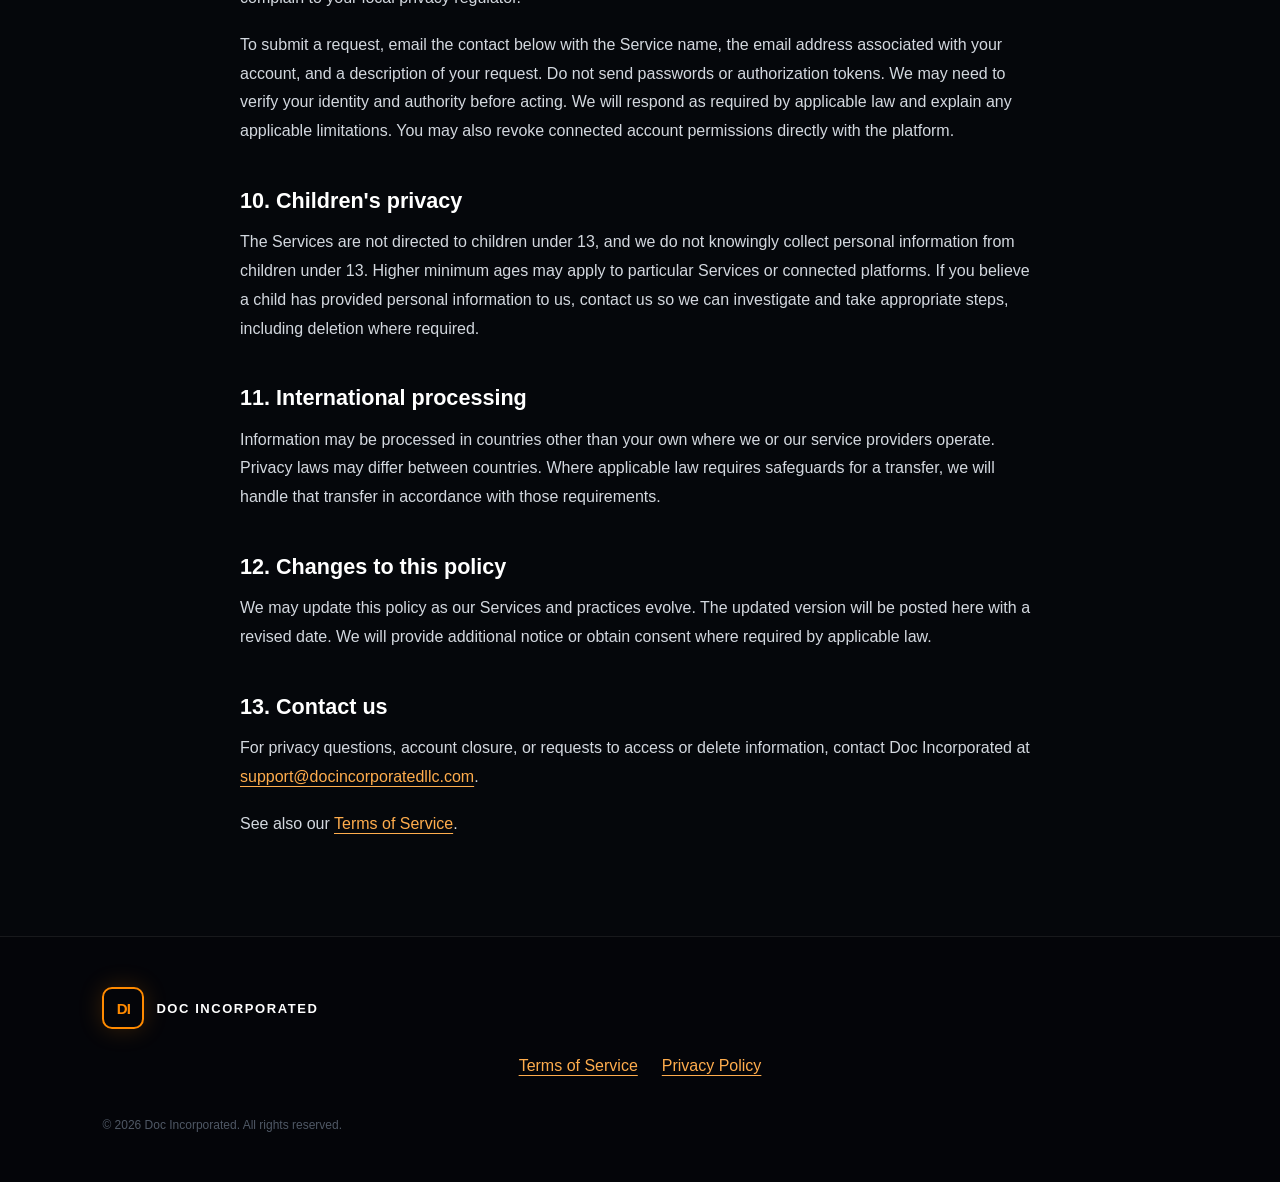
==== commit ea15da15: "Correct legal pages support email" ====
--- a/privacy/index.html
+++ b/privacy/index.html
@@ -59,7 +59,7 @@
     <h2>12. Changes to this policy</h2>
     <p>We may update this policy as our Services and practices evolve. The updated version will be posted here with a revised date. We will provide additional notice or obtain consent where required by applicable law.</p>
     <h2>13. Contact us</h2>
-    <p>For privacy questions, account closure, or requests to access or delete information, contact Doc Incorporated at <a href="mailto:support@docincorporated.com">support@docincorporated.com</a>.</p>
+    <p>For privacy questions, account closure, or requests to access or delete information, contact Doc Incorporated at <a href="mailto:support@docincorporatedllc.com">support@docincorporatedllc.com</a>.</p>
     <p>See also our <a href="/terms/">Terms of Service</a>.</p>
 </main>
 <footer class="site-footer">
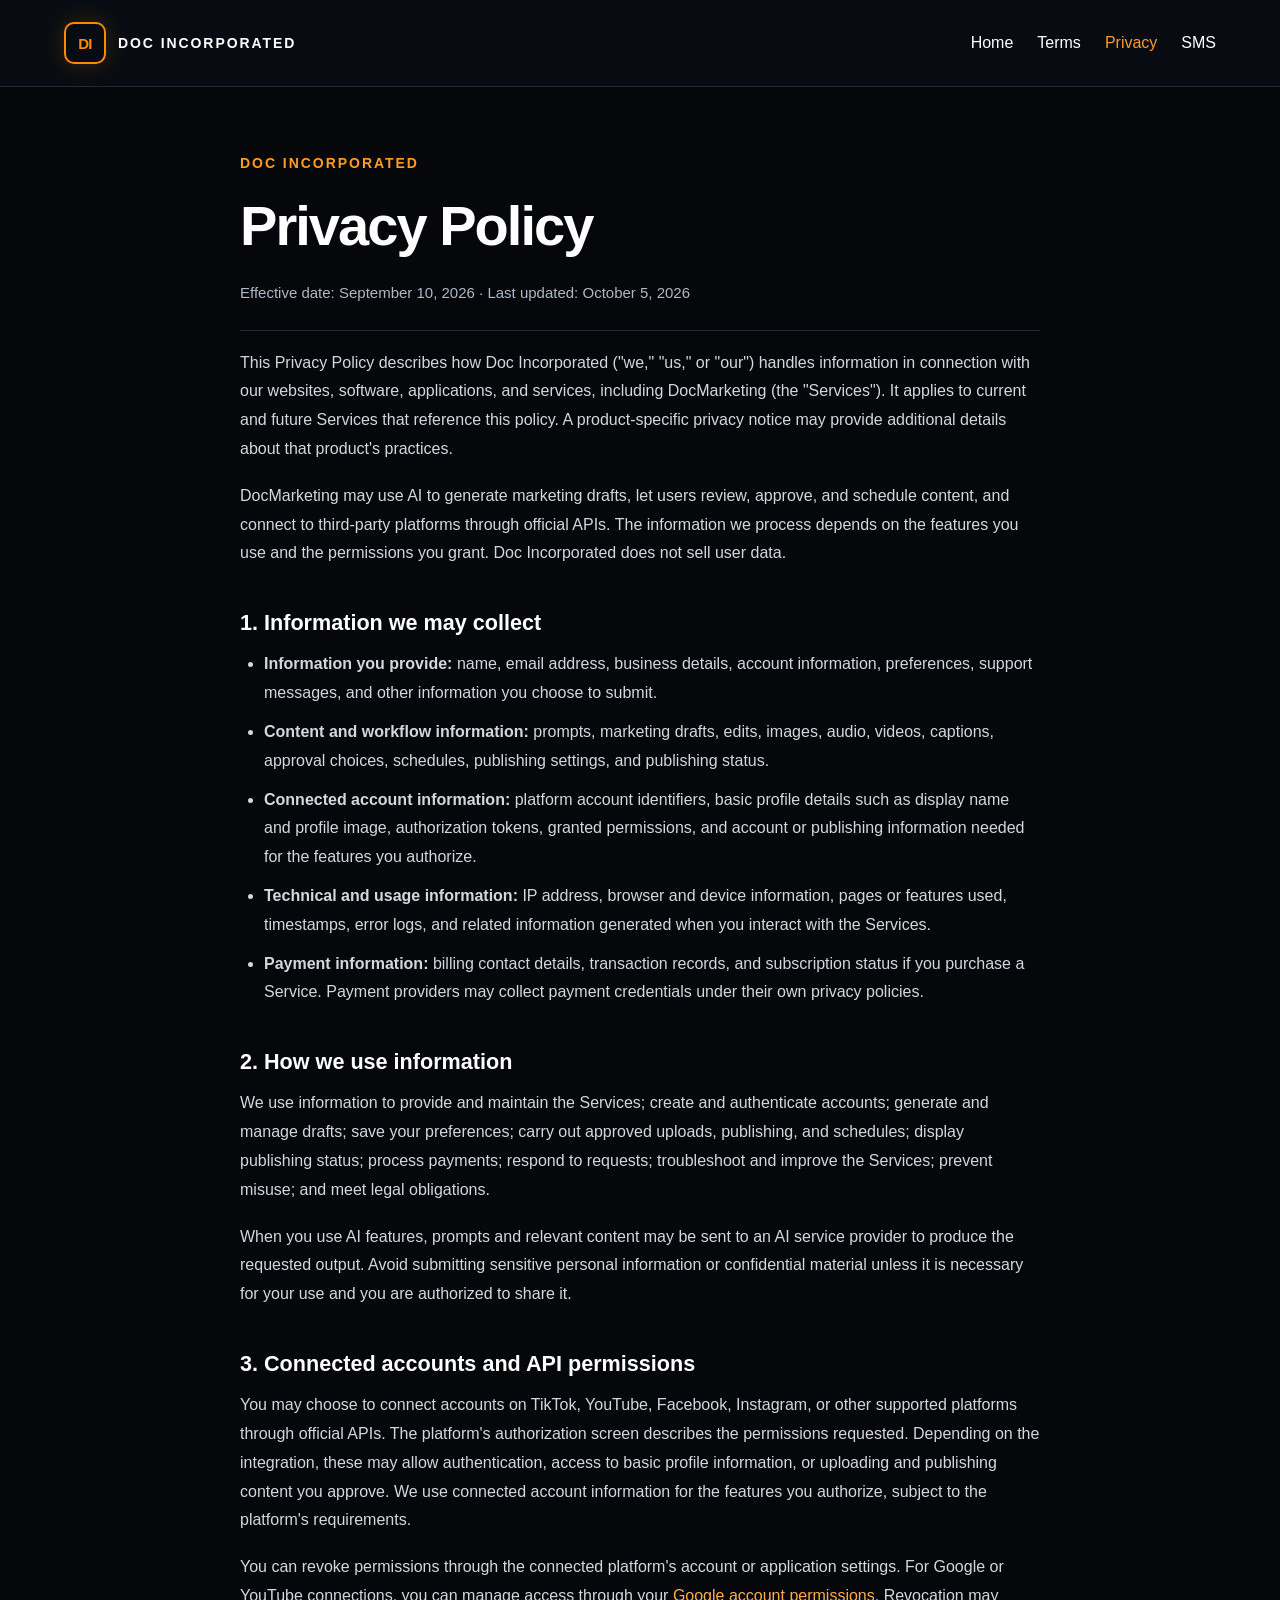
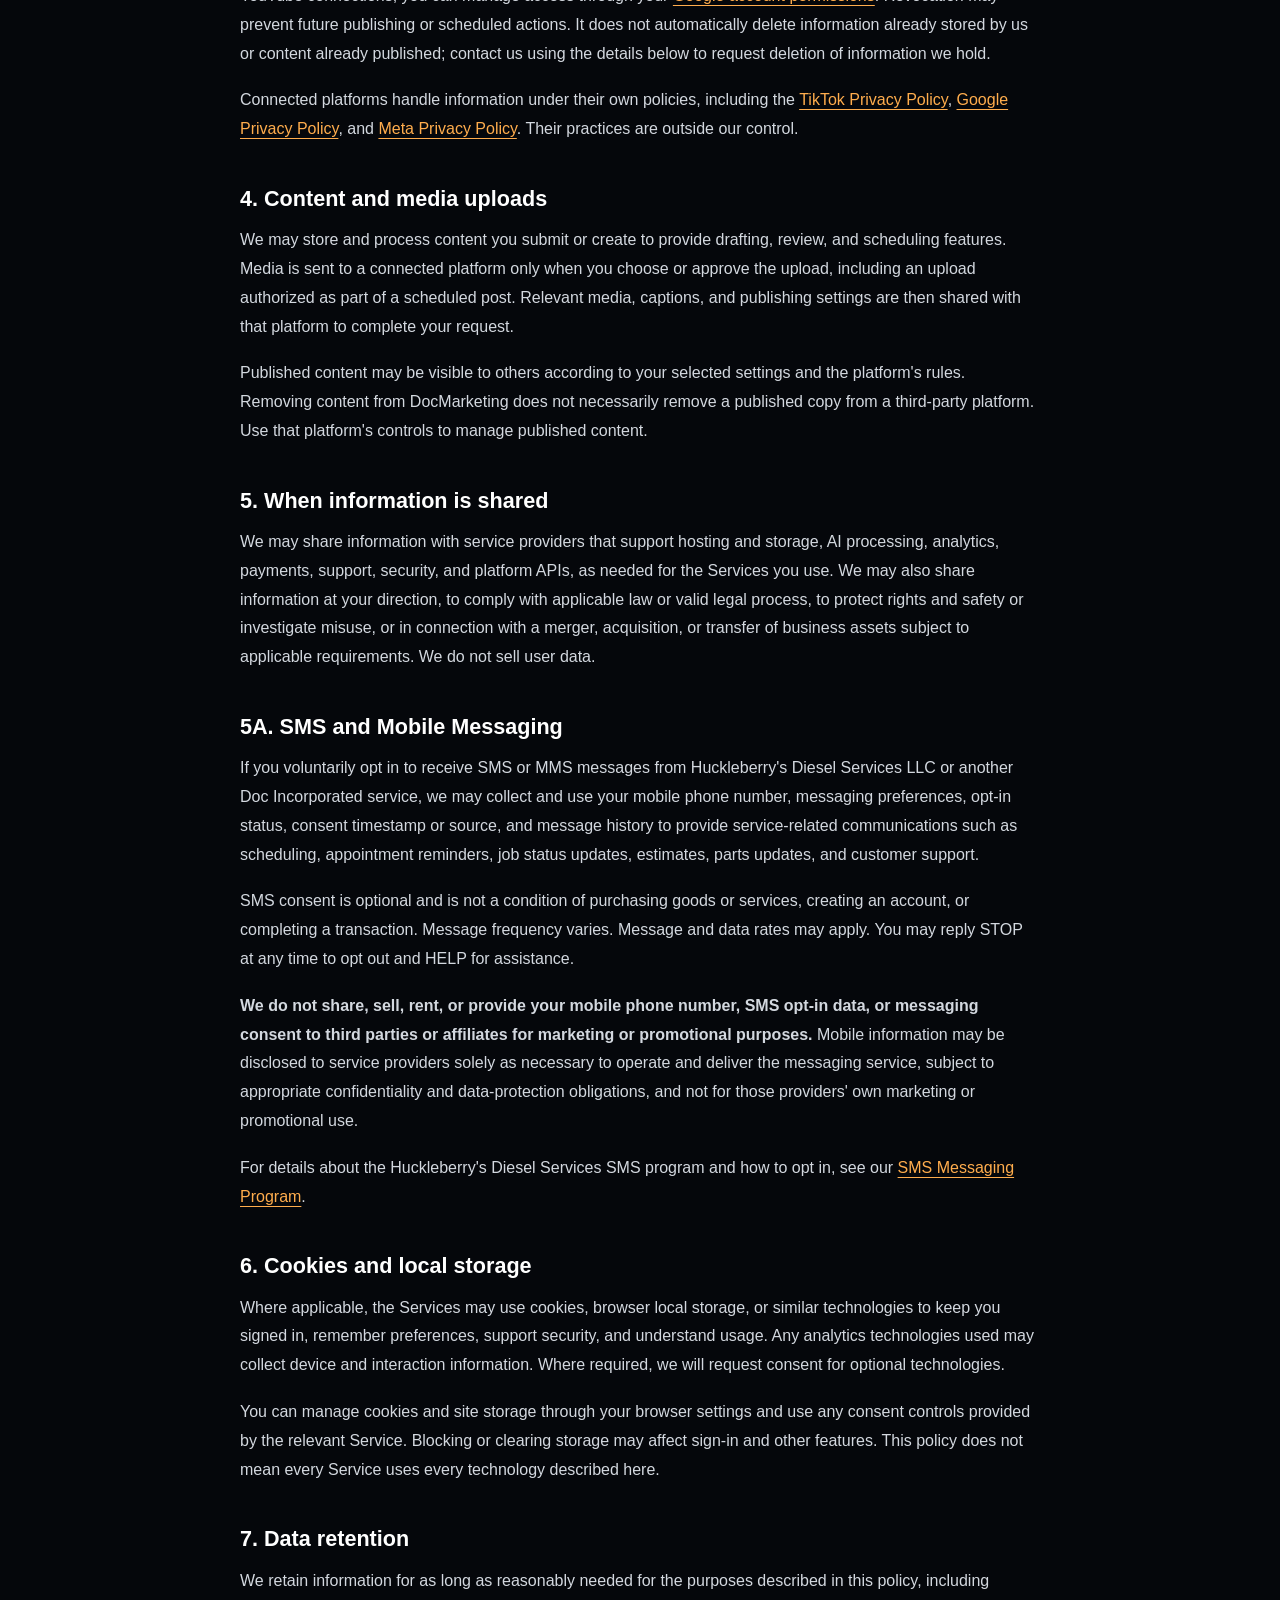
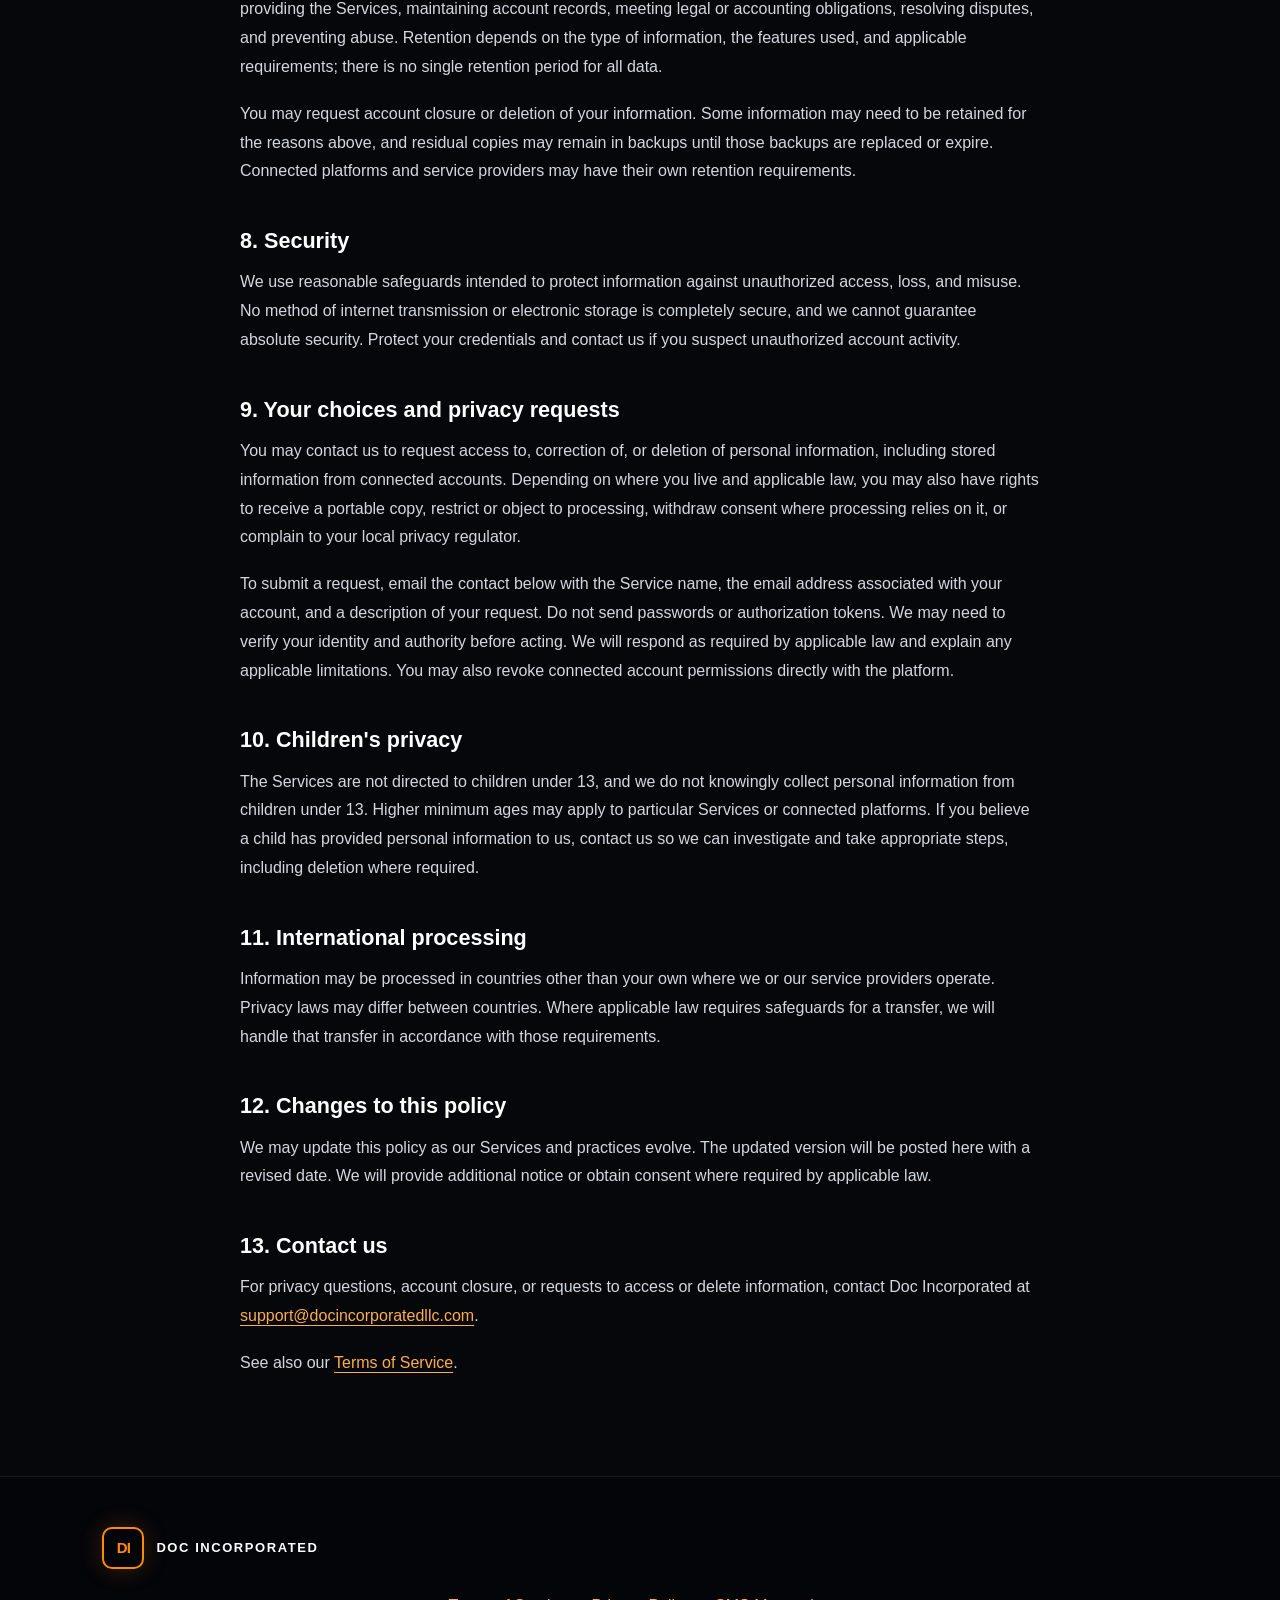
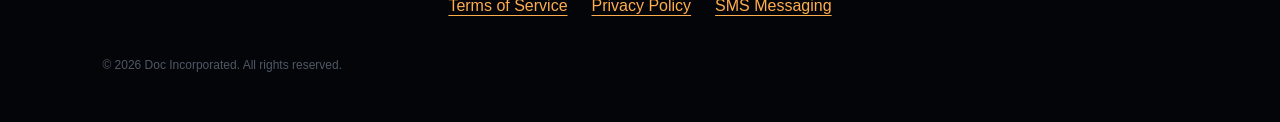
==== commit 83e94fa5: "Add A2P SMS privacy disclosures" ====
--- a/privacy/index.html
+++ b/privacy/index.html
@@ -13,12 +13,12 @@
 <a class="skip-link" href="#main">Skip to content</a>
 <header class="site-header">
     <a href="/" class="logo"><span class="logo-mark">DI</span><span class="logo-text">DOC INCORPORATED</span></a>
-    <nav class="legal-nav" aria-label="Main navigation"><a href="/">Home</a><a href="/terms/">Terms</a><a href="/privacy/" aria-current="page">Privacy</a></nav>
+    <nav class="legal-nav" aria-label="Main navigation"><a href="/">Home</a><a href="/terms/">Terms</a><a href="/privacy/" aria-current="page">Privacy</a><a href="/sms/">SMS</a></nav>
 </header>
 <main id="main" class="legal-content">
     <p class="eyebrow">DOC INCORPORATED</p>
     <h1>Privacy Policy</h1>
-    <p class="legal-date">Effective date: September 10, 2026 · Last updated: September 10, 2026</p>
+    <p class="legal-date">Effective date: September 10, 2026 · Last updated: October 5, 2026</p>
     <p>This Privacy Policy describes how Doc Incorporated ("we," "us," or "our") handles information in connection with our websites, software, applications, and services, including DocMarketing (the "Services"). It applies to current and future Services that reference this policy. A product-specific privacy notice may provide additional details about that product's practices.</p>
     <p>DocMarketing may use AI to generate marketing drafts, let users review, approve, and schedule content, and connect to third-party platforms through official APIs. The information we process depends on the features you use and the permissions you grant. Doc Incorporated does not sell user data.</p>
     <h2>1. Information we may collect</h2>
@@ -41,6 +41,11 @@
     <p>Published content may be visible to others according to your selected settings and the platform's rules. Removing content from DocMarketing does not necessarily remove a published copy from a third-party platform. Use that platform's controls to manage published content.</p>
     <h2>5. When information is shared</h2>
     <p>We may share information with service providers that support hosting and storage, AI processing, analytics, payments, support, security, and platform APIs, as needed for the Services you use. We may also share information at your direction, to comply with applicable law or valid legal process, to protect rights and safety or investigate misuse, or in connection with a merger, acquisition, or transfer of business assets subject to applicable requirements. We do not sell user data.</p>
+    <h2>5A. SMS and Mobile Messaging</h2>
+    <p>If you voluntarily opt in to receive SMS or MMS messages from Huckleberry's Diesel Services LLC or another Doc Incorporated service, we may collect and use your mobile phone number, messaging preferences, opt-in status, consent timestamp or source, and message history to provide service-related communications such as scheduling, appointment reminders, job status updates, estimates, parts updates, and customer support.</p>
+    <p>SMS consent is optional and is not a condition of purchasing goods or services, creating an account, or completing a transaction. Message frequency varies. Message and data rates may apply. You may reply STOP at any time to opt out and HELP for assistance.</p>
+    <p><strong>We do not share, sell, rent, or provide your mobile phone number, SMS opt-in data, or messaging consent to third parties or affiliates for marketing or promotional purposes.</strong> Mobile information may be disclosed to service providers solely as necessary to operate and deliver the messaging service, subject to appropriate confidentiality and data-protection obligations, and not for those providers' own marketing or promotional use.</p>
+    <p>For details about the Huckleberry's Diesel Services SMS program and how to opt in, see our <a href="/sms/">SMS Messaging Program</a>.</p>
     <h2>6. Cookies and local storage</h2>
     <p>Where applicable, the Services may use cookies, browser local storage, or similar technologies to keep you signed in, remember preferences, support security, and understand usage. Any analytics technologies used may collect device and interaction information. Where required, we will request consent for optional technologies.</p>
     <p>You can manage cookies and site storage through your browser settings and use any consent controls provided by the relevant Service. Blocking or clearing storage may affect sign-in and other features. This policy does not mean every Service uses every technology described here.</p>
@@ -64,7 +69,7 @@
 </main>
 <footer class="site-footer">
     <div class="footer-brand"><span class="logo-mark">DI</span><strong>DOC INCORPORATED</strong></div>
-    <nav class="legal-links" aria-label="Legal"><a href="/terms/">Terms of Service</a><a href="/privacy/" aria-current="page">Privacy Policy</a></nav>
+    <nav class="legal-links" aria-label="Legal"><a href="/terms/">Terms of Service</a><a href="/privacy/" aria-current="page">Privacy Policy</a><a href="/sms/">SMS Messaging</a></nav>
     <p class="copyright">© 2026 Doc Incorporated. All rights reserved.</p>
 </footer>
 </body>
